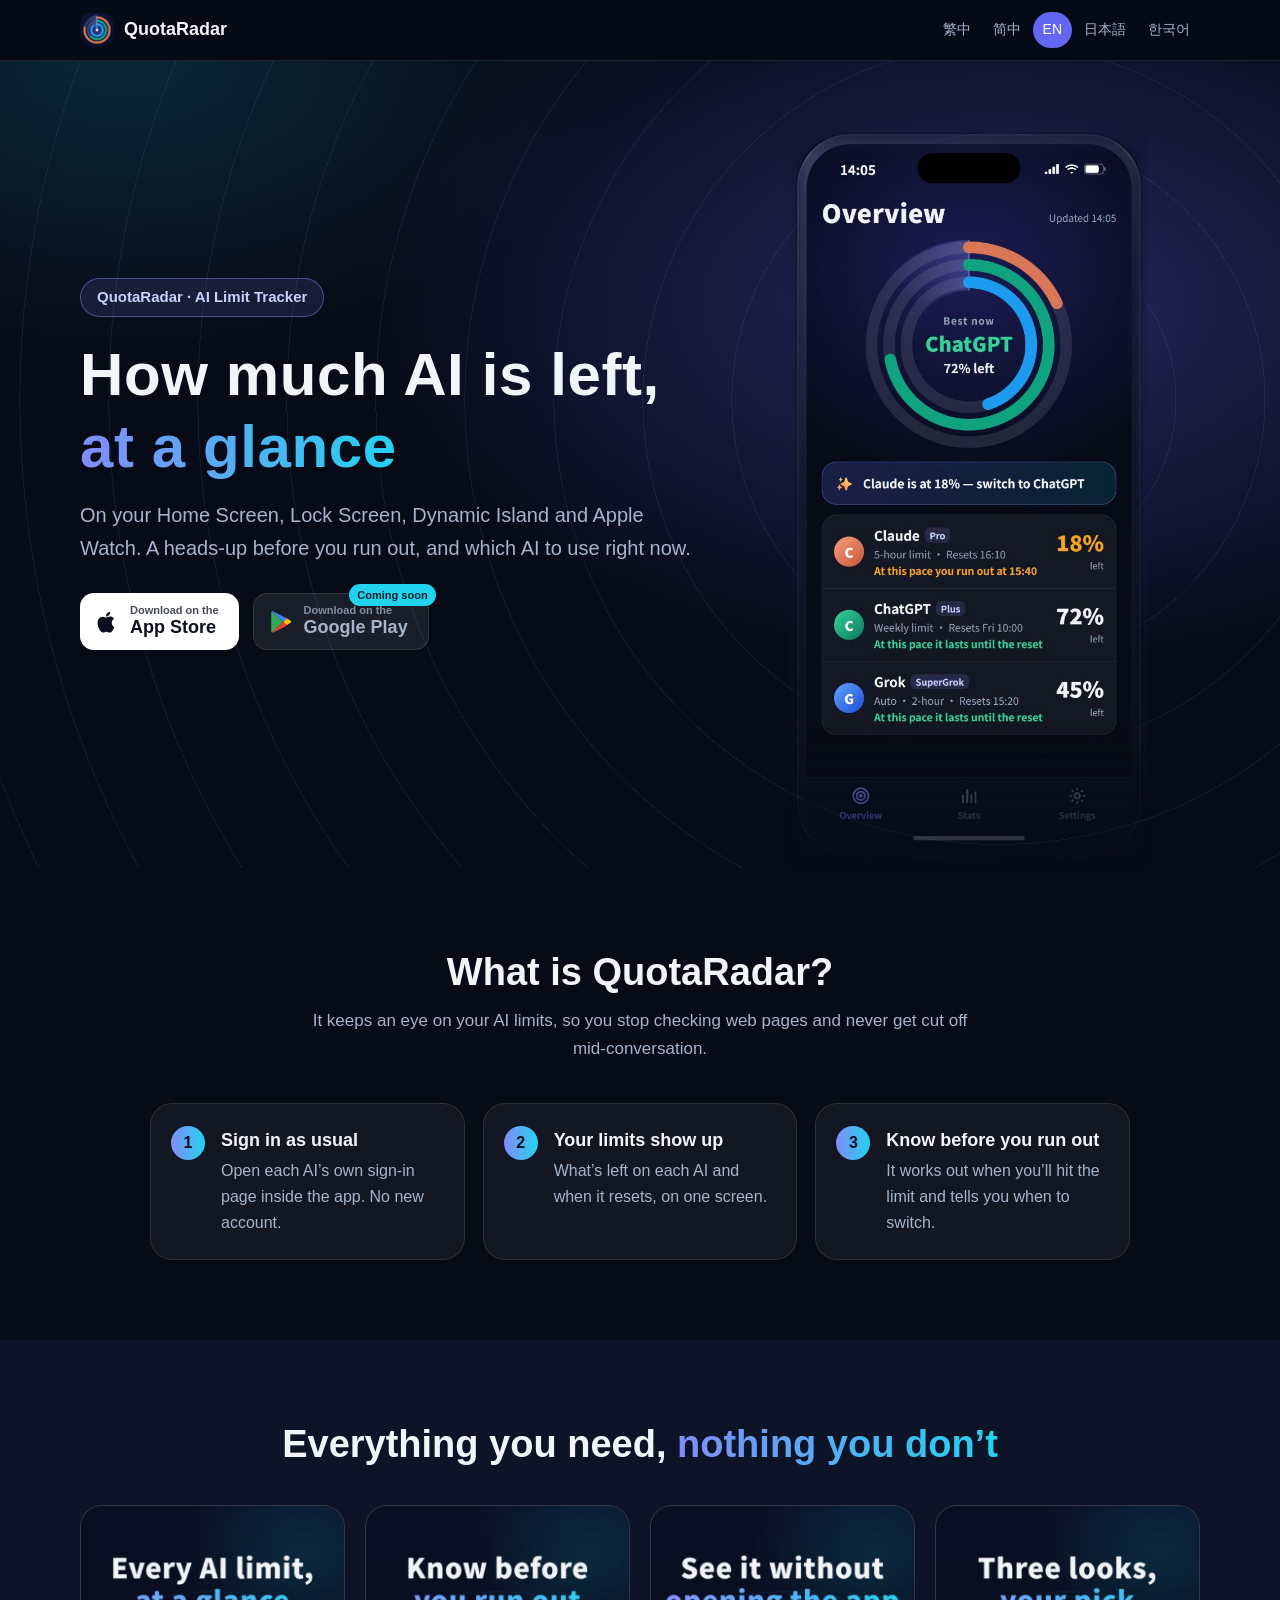
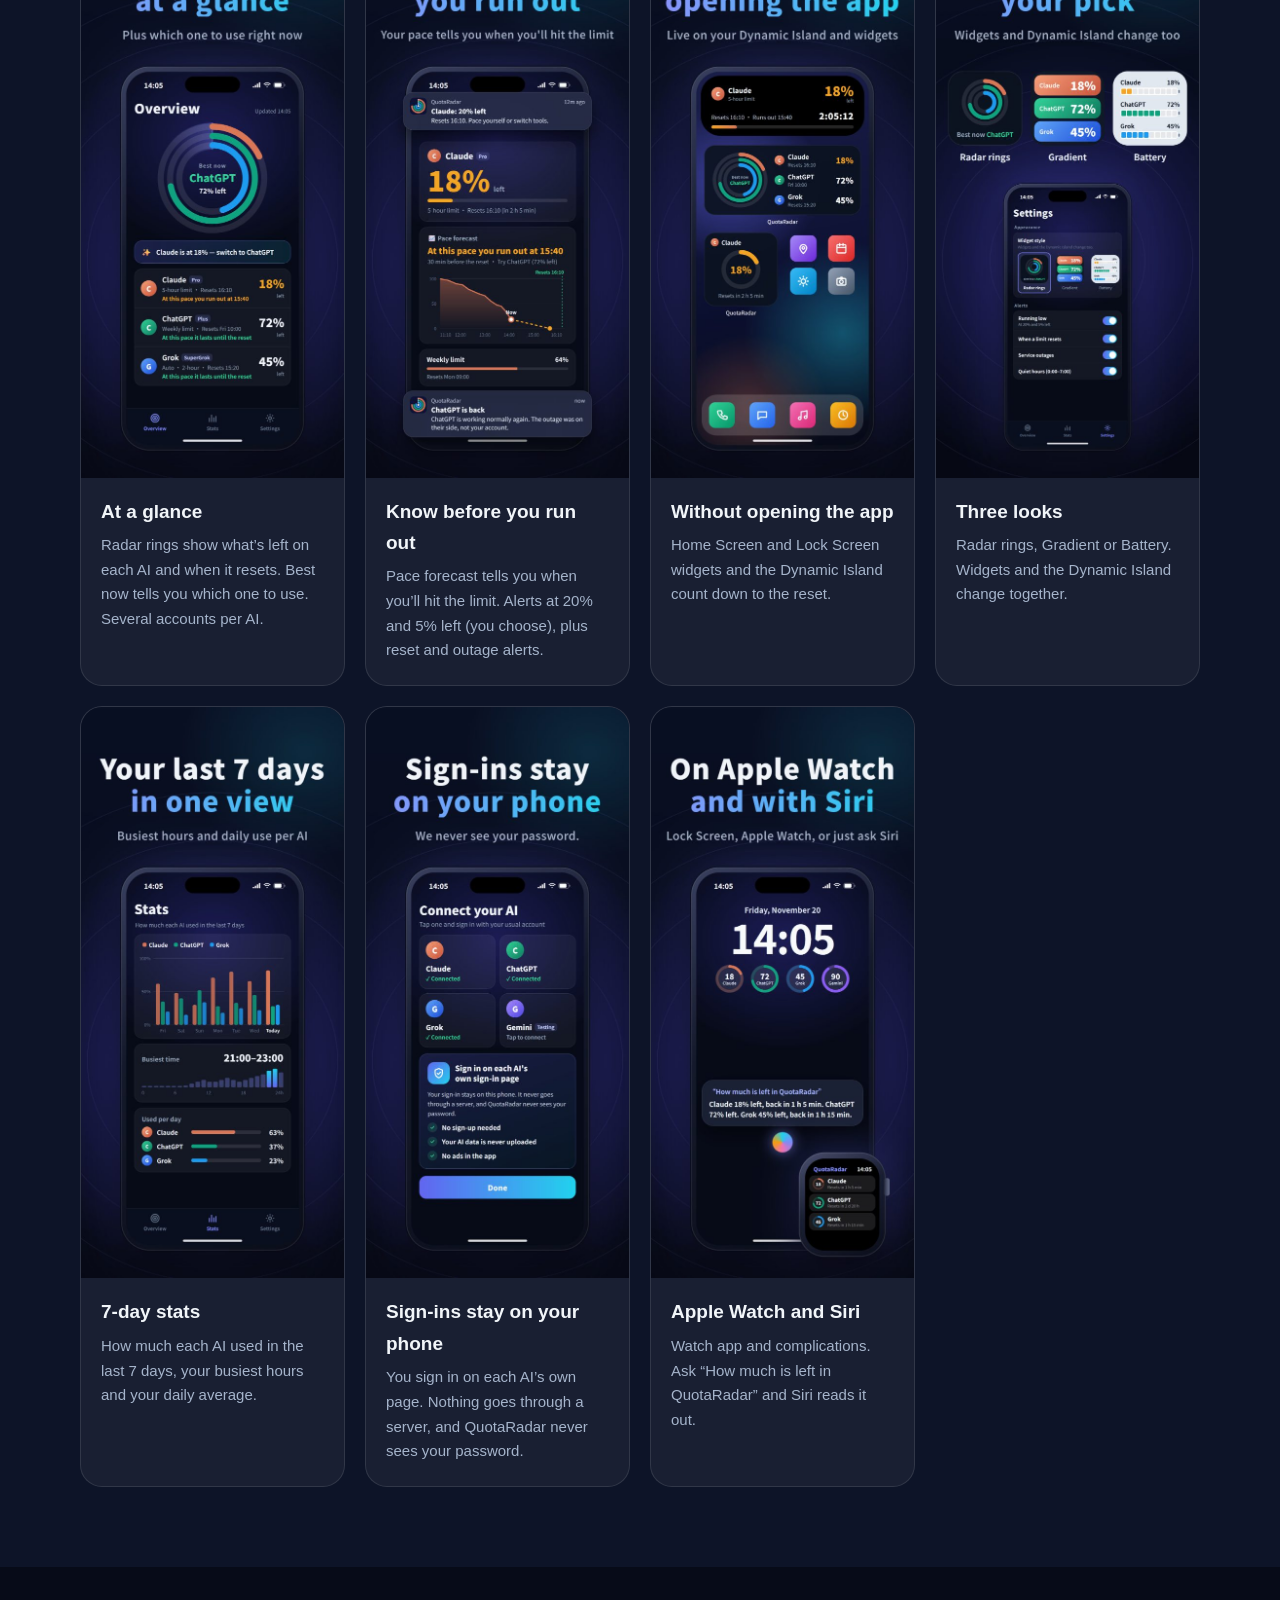
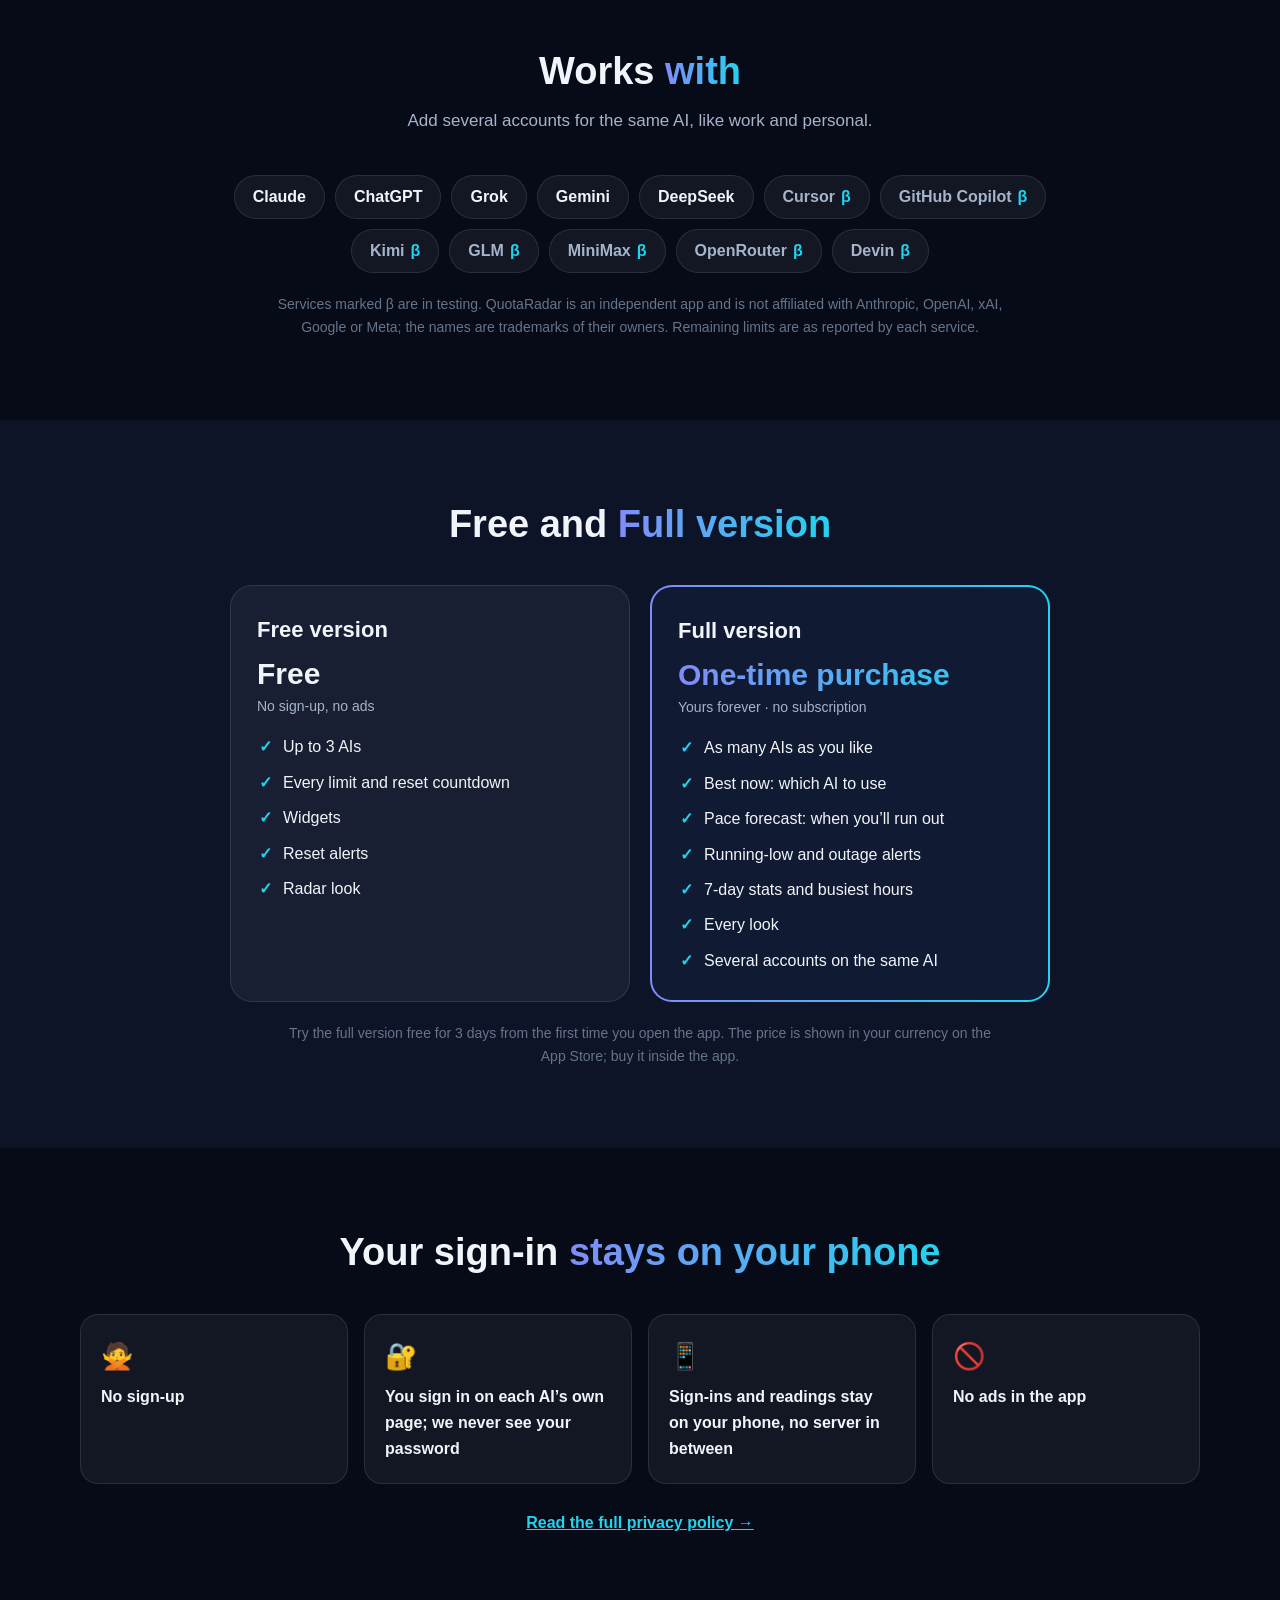
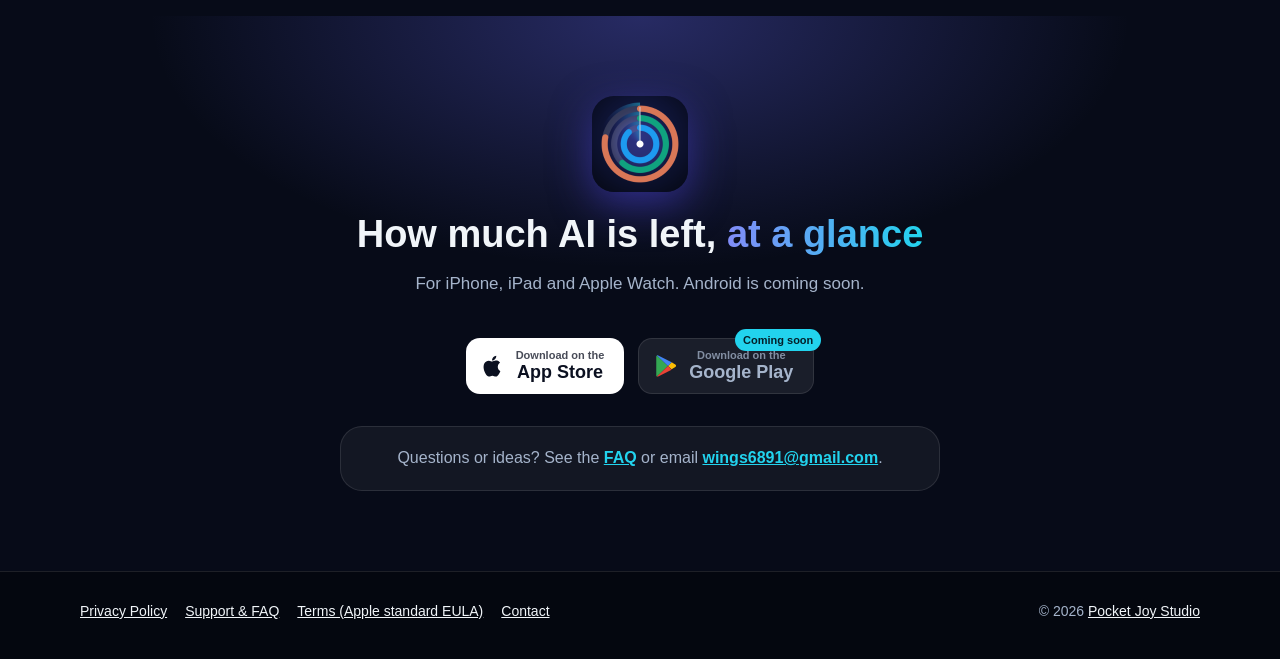
==== en/index.html @ a05f63f5 "額度雷達 QuotaRadar 官網：五種語言首頁、隱私權政策、支援頁 - 首頁：繁中（/）、简中、English、日本語、한국어，第一次來照瀏覽器語言轉頁 - 內容照 App repo 的 1.0." ====
<!doctype html>
<html lang="en">
<head>
  <meta charset="utf-8">
  <meta name="viewport" content="width=device-width,initial-scale=1">
  <title>QuotaRadar: AI Limit Tracker | How much AI is left, at a glance</title>
  <meta name="description" content="See how much Claude, ChatGPT, Grok, Gemini and more you have left, and when it comes back: on your Home Screen, Lock Screen, Dynamic Island and Apple Watch.">
  <meta name="theme-color" content="#070B18">
  <link rel="canonical" href="https://quotaradar.pocketjoystudio.com/en/">
  <link rel="alternate" hreflang="zh-Hant" href="https://quotaradar.pocketjoystudio.com/">
  <link rel="alternate" hreflang="zh-Hans" href="https://quotaradar.pocketjoystudio.com/zh-hans/">
  <link rel="alternate" hreflang="en" href="https://quotaradar.pocketjoystudio.com/en/">
  <link rel="alternate" hreflang="ja" href="https://quotaradar.pocketjoystudio.com/ja/">
  <link rel="alternate" hreflang="ko" href="https://quotaradar.pocketjoystudio.com/ko/">
  <link rel="alternate" hreflang="x-default" href="https://quotaradar.pocketjoystudio.com/">
  <meta property="og:type" content="website">
  <meta property="og:site_name" content="QuotaRadar">
  <meta property="og:title" content="QuotaRadar: AI Limit Tracker | How much AI is left, at a glance">
  <meta property="og:description" content="See how much Claude, ChatGPT, Grok, Gemini and more you have left, and when it comes back: on your Home Screen, Lock Screen, Dynamic Island and Apple Watch.">
  <meta property="og:image" content="https://quotaradar.pocketjoystudio.com/assets/img/og-en.jpg">
  <meta property="og:image:width" content="1200">
  <meta property="og:image:height" content="630">
  <meta property="og:url" content="https://quotaradar.pocketjoystudio.com/en/">
  <meta name="twitter:card" content="summary_large_image">
  <meta name="apple-itunes-app" content="app-id=6836609602">
  <link rel="icon" href="../assets/img/favicon.png" type="image/png">
  <link rel="apple-touch-icon" href="../assets/img/apple-touch-icon.png">
  <link rel="stylesheet" href="../assets/style.css">
</head>
<body>
  <header class="top">
    <div class="wrap">
      <a class="brand" href="./"><img src="../assets/img/icon-192.png" alt="" width="34" height="34">QuotaRadar</a>
      <nav class="langs" aria-label="Language"><a href="../" hreflang="zh-Hant" lang="zh-Hant" data-lang="zh">繁中</a><a href="../zh-hans/" hreflang="zh-Hans" lang="zh-Hans" data-lang="zh-hans">简中</a><a href="./" hreflang="en" lang="en" data-lang="en" aria-current="page">EN</a><a href="../ja/" hreflang="ja" lang="ja" data-lang="ja">日本語</a><a href="../ko/" hreflang="ko" lang="ko" data-lang="ko">한국어</a></nav>
    </div>
  </header>

  <section class="hero">
    <div class="wrap">
      <div>
        <span class="pill">QuotaRadar · AI Limit Tracker</span>
        <h1>How much AI is left, <em>at a glance</em></h1>
        <p class="lead">On your Home Screen, Lock Screen, Dynamic Island and Apple Watch. A heads-up before you run out, and which AI to use right now.</p>
        <div class="cta">
        <a class="store" href="https://apps.apple.com/us/app/quotaradar-ai-limit-tracker/id6836609602" rel="noopener" data-store="apple"><svg viewBox="0 0 24 24" aria-hidden="true"><path fill="currentColor" d="M16.4 12.6c0-2.4 2-3.6 2.1-3.7-1.1-1.7-2.9-1.9-3.5-1.9-1.5-.2-2.9.9-3.7.9-.8 0-1.9-.9-3.2-.8-1.6 0-3.1 1-4 2.4-1.7 3-.4 7.4 1.2 9.8.8 1.2 1.8 2.5 3 2.4 1.2 0 1.7-.8 3.1-.8s1.9.8 3.2.8c1.3 0 2.1-1.2 2.9-2.4.9-1.4 1.3-2.7 1.3-2.8-.1 0-2.4-.9-2.4-3.9zM14 5.5c.7-.8 1.1-1.9 1-3-1 0-2.1.7-2.8 1.5-.6.7-1.2 1.8-1 2.9 1.1.1 2.1-.6 2.8-1.4z"/></svg><span><small>Download on the</small><b>App Store</b></span></a>
        <a class="store soon" href="https://play.google.com/store/apps/details?id=com.quotaradar.app" aria-disabled="true" tabindex="-1" data-store="play"><svg viewBox="0 0 24 24" aria-hidden="true"><path fill="#34A853" d="M3.6 2.2 13.8 12 3.6 21.8c-.4-.2-.6-.6-.6-1.1V3.3c0-.5.2-.9.6-1.1z"/><path fill="#FBBC04" d="m17.2 8.6 3.4 2c.9.5.9 1.8 0 2.3l-3.4 2L13.8 12z"/><path fill="#4285F4" d="M3.6 2.2c.3-.2.8-.2 1.2 0l12.4 6.4-3.4 3.4z"/><path fill="#EA4335" d="m13.8 12 3.4 3.4-12.4 6.4c-.4.2-.9.2-1.2 0z"/></svg><span><small>Download on the</small><b>Google Play</b></span><span class="tag">Coming soon</span></a>
        </div>
      </div>
      <div class="phone"><img src="../assets/img/hero-en.jpg" alt="At a glance" width="640" height="1320"></div>
    </div>
  </section>

  <section class="block" id="about">
    <div class="wrap">
      <h2>What is QuotaRadar?</h2>
      <p class="sub">It keeps an eye on your AI limits, so you stop checking web pages and never get cut off mid-conversation.</p>
      <ol class="steps">
        <li><b>Sign in as usual</b>Open each AI’s own sign-in page inside the app. No new account.</li>
        <li><b>Your limits show up</b>What’s left on each AI and when it resets, on one screen.</li>
        <li><b>Know before you run out</b>It works out when you’ll hit the limit and tells you when to switch.</li>
      </ol>
    </div>
  </section>

  <section class="block alt" id="features">
    <div class="wrap">
      <h2>Everything you need, <em>nothing you don’t</em></h2>
      <div class="features">
        <div class="feat"><img src="../assets/shots/en-1-overview.jpg" alt="At a glance" loading="lazy" width="540" height="1173"><div><h3>At a glance</h3><p>Radar rings show what’s left on each AI and when it resets. Best now tells you which one to use. Several accounts per AI.</p></div></div>
        <div class="feat"><img src="../assets/shots/en-2-pace-alerts.jpg" alt="Know before you run out" loading="lazy" width="540" height="1173"><div><h3>Know before you run out</h3><p>Pace forecast tells you when you’ll hit the limit. Alerts at 20% and 5% left (you choose), plus reset and outage alerts.</p></div></div>
        <div class="feat"><img src="../assets/shots/en-3-island-widget.jpg" alt="Without opening the app" loading="lazy" width="540" height="1173"><div><h3>Without opening the app</h3><p>Home Screen and Lock Screen widgets and the Dynamic Island count down to the reset.</p></div></div>
        <div class="feat"><img src="../assets/shots/en-4-themes.jpg" alt="Three looks" loading="lazy" width="540" height="1173"><div><h3>Three looks</h3><p>Radar rings, Gradient or Battery. Widgets and the Dynamic Island change together.</p></div></div>
        <div class="feat"><img src="../assets/shots/en-5-stats.jpg" alt="7-day stats" loading="lazy" width="540" height="1173"><div><h3>7-day stats</h3><p>How much each AI used in the last 7 days, your busiest hours and your daily average.</p></div></div>
        <div class="feat"><img src="../assets/shots/en-6-privacy.jpg" alt="Sign-ins stay on your phone" loading="lazy" width="540" height="1173"><div><h3>Sign-ins stay on your phone</h3><p>You sign in on each AI’s own page. Nothing goes through a server, and QuotaRadar never sees your password.</p></div></div>
        <div class="feat"><img src="../assets/shots/en-7-watch-siri.jpg" alt="Apple Watch and Siri" loading="lazy" width="540" height="1173"><div><h3>Apple Watch and Siri</h3><p>Watch app and complications. Ask “How much is left in QuotaRadar” and Siri reads it out.</p></div></div>
      </div>
    </div>
  </section>

  <section class="block" id="ai">
    <div class="wrap">
      <h2>Works <em>with</em></h2>
      <p class="sub">Add several accounts for the same AI, like work and personal.</p>
      <ul class="chips">
        <li>Claude</li>
        <li>ChatGPT</li>
        <li>Grok</li>
        <li>Gemini</li>
        <li>DeepSeek</li>
        <li class="beta">Cursor</li>
        <li class="beta">GitHub Copilot</li>
        <li class="beta">Kimi</li>
        <li class="beta">GLM</li>
        <li class="beta">MiniMax</li>
        <li class="beta">OpenRouter</li>
        <li class="beta">Devin</li>
      </ul>
      <p class="fine">Services marked β are in testing. QuotaRadar is an independent app and is not affiliated with Anthropic, OpenAI, xAI, Google or Meta; the names are trademarks of their owners. Remaining limits are as reported by each service.</p>
    </div>
  </section>

  <section class="block alt" id="plans">
    <div class="wrap">
      <h2>Free and <em>Full version</em></h2>
      <div class="plans">
        <div class="plan"><h3>Free version</h3><div class="price">Free</div><p class="note">No sign-up, no ads</p><ul><li>Up to 3 AIs</li><li>Every limit and reset countdown</li><li>Widgets</li><li>Reset alerts</li><li>Radar look</li></ul></div>
        <div class="plan pro"><h3>Full version</h3><div class="price">One-time purchase</div><p class="note">Yours forever · no subscription</p><ul><li>As many AIs as you like</li><li>Best now: which AI to use</li><li>Pace forecast: when you’ll run out</li><li>Running-low and outage alerts</li><li>7-day stats and busiest hours</li><li>Every look</li><li>Several accounts on the same AI</li></ul></div>
      </div>
      <p class="fine">Try the full version free for 3 days from the first time you open the app. The price is shown in your currency on the App Store; buy it inside the app.</p>
    </div>
  </section>

  <section class="block" id="privacy">
    <div class="wrap">
      <h2>Your sign-in <em>stays on your phone</em></h2>
      <div class="trust"><div><span>🙅</span>No sign-up</div><div><span>🔐</span>You sign in on each AI’s own page; we never see your password</div><div><span>📱</span>Sign-ins and readings stay on your phone, no server in between</div><div><span>🚫</span>No ads in the app</div></div>
      <p class="more"><a href="../privacy/">Read the full privacy policy →</a></p>
    </div>
  </section>

  <section class="block end" id="download">
    <div class="wrap">
      <img class="icon" src="../assets/img/icon-192.png" alt="" width="96" height="96">
      <h2>How much AI is left, <em>at a glance</em></h2>
      <p class="sub">For iPhone, iPad and Apple Watch. Android is coming soon.</p>
      <div class="cta">
        <a class="store" href="https://apps.apple.com/us/app/quotaradar-ai-limit-tracker/id6836609602" rel="noopener" data-store="apple"><svg viewBox="0 0 24 24" aria-hidden="true"><path fill="currentColor" d="M16.4 12.6c0-2.4 2-3.6 2.1-3.7-1.1-1.7-2.9-1.9-3.5-1.9-1.5-.2-2.9.9-3.7.9-.8 0-1.9-.9-3.2-.8-1.6 0-3.1 1-4 2.4-1.7 3-.4 7.4 1.2 9.8.8 1.2 1.8 2.5 3 2.4 1.2 0 1.7-.8 3.1-.8s1.9.8 3.2.8c1.3 0 2.1-1.2 2.9-2.4.9-1.4 1.3-2.7 1.3-2.8-.1 0-2.4-.9-2.4-3.9zM14 5.5c.7-.8 1.1-1.9 1-3-1 0-2.1.7-2.8 1.5-.6.7-1.2 1.8-1 2.9 1.1.1 2.1-.6 2.8-1.4z"/></svg><span><small>Download on the</small><b>App Store</b></span></a>
        <a class="store soon" href="https://play.google.com/store/apps/details?id=com.quotaradar.app" aria-disabled="true" tabindex="-1" data-store="play"><svg viewBox="0 0 24 24" aria-hidden="true"><path fill="#34A853" d="M3.6 2.2 13.8 12 3.6 21.8c-.4-.2-.6-.6-.6-1.1V3.3c0-.5.2-.9.6-1.1z"/><path fill="#FBBC04" d="m17.2 8.6 3.4 2c.9.5.9 1.8 0 2.3l-3.4 2L13.8 12z"/><path fill="#4285F4" d="M3.6 2.2c.3-.2.8-.2 1.2 0l12.4 6.4-3.4 3.4z"/><path fill="#EA4335" d="m13.8 12 3.4 3.4-12.4 6.4c-.4.2-.9.2-1.2 0z"/></svg><span><small>Download on the</small><b>Google Play</b></span><span class="tag">Coming soon</span></a>
      </div>
      <p class="contact">Questions or ideas? See the <a href="../support/">FAQ</a> or email <a href="mailto:wings6891@gmail.com">wings6891@gmail.com</a>.</p>
    </div>
  </section>

  <footer>
    <div class="wrap">
      <nav>
        <a href="../privacy/">Privacy Policy</a>
        <a href="../support/">Support & FAQ</a>
        <a href="https://www.apple.com/legal/internet-services/itunes/dev/stdeula/" rel="noopener">Terms (Apple standard EULA)</a>
        <a href="mailto:wings6891@gmail.com">Contact</a>
      </nav>
      <span>© 2026 <a href="https://pocketjoystudio.com/" rel="noopener">Pocket Joy Studio</a></span>
    </div>
  </footer>
  <script>
    document.querySelectorAll('[data-lang]').forEach(function (a) {
      a.addEventListener('click', function () { try { localStorage.setItem('quotaradar-lang', a.getAttribute('data-lang')); } catch (e) {} });
    });
  </script>
</body>
</html>
---- assets/style.css ----
/* 額度雷達 QuotaRadar 官網：純靜態，沒有外部字型、沒有追蹤碼 */
:root {
  --bg: #070B18;
  --bg-2: #0D1428;
  --card: rgba(255, 255, 255, 0.05);
  --card-solid: #111a33;
  --line: rgba(255, 255, 255, 0.10);
  --text: #F1F5F9;
  --sub: #A5B4CB;
  --faint: #64748B;
  --indigo: #818CF8;
  --indigo-2: #6366F1;
  --cyan: #22D3EE;
  --green: #34D399;
  --grad: linear-gradient(90deg, #818CF8, #22D3EE);
  --radius: 22px;
  --shadow: 0 14px 40px rgba(0, 0, 0, 0.35);
  font-family: -apple-system, BlinkMacSystemFont, "PingFang TC", "Noto Sans TC", "Microsoft JhengHei", "Segoe UI", Roboto, sans-serif;
  color: var(--text);
  background: var(--bg);
  -webkit-text-size-adjust: 100%;
}
* { box-sizing: border-box; }
html { scroll-behavior: smooth; }
body { margin: 0; background: var(--bg); line-height: 1.65; overflow-x: hidden; }
img { max-width: 100%; height: auto; display: block; }
a { color: inherit; }
.wrap { width: min(1120px, 100% - 32px); margin: 0 auto; }
.grad { background: var(--grad); -webkit-background-clip: text; background-clip: text; color: transparent; }

/* 頂端列 */
.top { position: sticky; top: 0; z-index: 10; background: rgba(7, 11, 24, 0.85); backdrop-filter: blur(10px);
  -webkit-backdrop-filter: blur(10px); border-bottom: 1px solid var(--line); }
.top .wrap { display: flex; align-items: center; justify-content: space-between; gap: 12px; height: 60px; }
.brand { display: flex; align-items: center; gap: 10px; text-decoration: none; font-weight: 800; font-size: 18px; white-space: nowrap; }
.brand img { width: 34px; height: 34px; border-radius: 9px; }
.langs { display: flex; gap: 2px; flex-wrap: wrap; justify-content: flex-end; }
.langs a { text-decoration: none; font-size: 14px; padding: 6px 10px; border-radius: 999px; color: var(--sub); white-space: nowrap; }
.langs a:hover { color: var(--text); }
.langs a[aria-current="page"] { background: var(--indigo-2); color: #fff; }

/* 首屏：雷達圈 */
.hero { position: relative; overflow: hidden;
  background:
    radial-gradient(900px 520px at 78% 30%, rgba(99, 102, 241, 0.32), transparent 70%),
    radial-gradient(700px 420px at 10% 0%, rgba(34, 211, 238, 0.14), transparent 70%),
    var(--bg); }
.hero::before { content: ""; position: absolute; inset: 0; pointer-events: none;
  background: repeating-radial-gradient(circle at 78% 42%, transparent 0 88px, rgba(129, 140, 248, 0.10) 88px 89px); }
.hero .wrap { position: relative; z-index: 1; display: grid; grid-template-columns: 1.15fr 0.85fr; align-items: center; gap: 32px; padding: 64px 0 0; }
.pill { display: inline-block; border: 1px solid rgba(129, 140, 248, 0.45); background: rgba(129, 140, 248, 0.12); color: #C7D2FE;
  font-weight: 700; border-radius: 999px; padding: 6px 16px; font-size: 15px; }
.hero h1 { font-size: clamp(34px, 5.6vw, 60px); line-height: 1.2; margin: 22px 0 16px; letter-spacing: 0.01em; font-weight: 900; }
.hero h1 em { font-style: normal; background: var(--grad); -webkit-background-clip: text; background-clip: text; color: transparent; }
.hero .lead { font-size: clamp(17px, 2.1vw, 20px); color: var(--sub); margin: 0 0 28px; max-width: 32em; }
.cta { display: flex; flex-wrap: wrap; gap: 14px; padding-bottom: 64px; }
.store { display: inline-flex; align-items: center; gap: 10px; background: #fff; color: #0B1020; text-decoration: none; border-radius: 14px;
  padding: 10px 20px 10px 14px; min-height: 56px; position: relative; font-weight: 600; }
.store svg { width: 26px; height: 26px; flex: none; }
.store small { display: block; font-size: 11px; opacity: 0.75; line-height: 1.2; }
.store b { display: block; font-size: 18px; line-height: 1.2; }
.store:hover { box-shadow: 0 0 0 3px rgba(34, 211, 238, 0.45); }
.store.soon { pointer-events: none; background: rgba(255, 255, 255, 0.08); color: var(--sub); border: 1px solid var(--line); }
.store .tag { position: absolute; top: -10px; right: -8px; background: var(--cyan); color: #04202A; font-size: 11px; font-weight: 800;
  border-radius: 999px; padding: 2px 8px; }

.phone { position: relative; justify-self: center; width: min(360px, 100%); align-self: end; }
.phone img { width: 100%;
  -webkit-mask-image: linear-gradient(to bottom, transparent 0, #000 4%, #000 80%, transparent 100%), linear-gradient(to right, transparent 0, #000 5%, #000 95%, transparent 100%);
  -webkit-mask-composite: source-in;
  mask-image: linear-gradient(to bottom, transparent 0, #000 4%, #000 80%, transparent 100%), linear-gradient(to right, transparent 0, #000 5%, #000 95%, transparent 100%);
  mask-composite: intersect; }

/* 區塊 */
section.block { padding: 80px 0; }
section.block.alt { background: var(--bg-2); }
.block h2 { font-size: clamp(26px, 4vw, 38px); line-height: 1.3; margin: 0 0 10px; text-align: center; font-weight: 900; }
.block h2 em { font-style: normal; background: var(--grad); -webkit-background-clip: text; background-clip: text; color: transparent; }
.block .sub { text-align: center; color: var(--sub); margin: 0 auto 40px; max-width: 40em; font-size: 17px; }

/* 三步驟 */
.steps { list-style: none; margin: 0 auto; padding: 0; display: grid; grid-template-columns: repeat(3, 1fr); gap: 18px; counter-reset: s; max-width: 980px; }
.steps li { background: var(--card); border: 1px solid var(--line); border-radius: var(--radius); padding: 22px 22px 22px 70px; position: relative; color: var(--sub); }
.steps li::before { counter-increment: s; content: counter(s); position: absolute; left: 20px; top: 22px; width: 34px; height: 34px; border-radius: 50%;
  background: var(--grad); color: #0B1020; font-weight: 900; display: grid; place-items: center; }
.steps b { display: block; color: var(--text); font-size: 18px; margin-bottom: 2px; }

/* 功能卡片：每張一個商店截圖 */
.features { display: grid; grid-template-columns: repeat(auto-fill, minmax(250px, 1fr)); gap: 20px; }
.feat { background: var(--card); border: 1px solid var(--line); border-radius: var(--radius); overflow: hidden; display: flex; flex-direction: column; }
.feat img { width: 100%; aspect-ratio: 540 / 1173; object-fit: cover; background: #0B1226; }
.feat div { padding: 18px 20px 22px; }
.feat h3 { margin: 0 0 6px; font-size: 19px; }
.feat p { margin: 0; color: var(--sub); font-size: 15px; }

/* 支援的 AI */
.chips { display: flex; flex-wrap: wrap; justify-content: center; gap: 10px; max-width: 860px; margin: 0 auto; padding: 0; list-style: none; }
.chips li { border: 1px solid var(--line); background: var(--card); border-radius: 999px; padding: 8px 18px; font-weight: 700; font-size: 16px; }
.chips li.beta { color: var(--sub); font-weight: 600; }
.chips li.beta::after { content: "β"; margin-left: 6px; color: var(--cyan); font-weight: 800; }
.fine { text-align: center; color: var(--faint); font-size: 14px; margin: 20px auto 0; max-width: 52em; }

/* 方案 */
.plans { display: grid; grid-template-columns: repeat(2, 1fr); gap: 20px; max-width: 820px; margin: 0 auto; }
.plan { background: var(--card); border: 1px solid var(--line); border-radius: var(--radius); padding: 26px; display: flex; flex-direction: column; }
.plan.pro { border: 2px solid transparent; background: linear-gradient(var(--card-solid), var(--card-solid)) padding-box, var(--grad) border-box; }
.plan h3 { margin: 0; font-size: 22px; }
.plan .price { font-size: 30px; font-weight: 900; margin: 6px 0 2px; line-height: 1.3; }
.plan.pro .price { background: var(--grad); -webkit-background-clip: text; background-clip: text; color: transparent; }
.plan .note { color: var(--sub); font-size: 14px; margin: 0 0 16px; min-height: 1.6em; }
.plan ul { margin: 0; padding: 0; list-style: none; display: grid; gap: 9px; }
.plan li { padding-left: 26px; position: relative; }
.plan li::before { content: "✓"; position: absolute; left: 2px; color: var(--cyan); font-weight: 900; }

/* 隱私 */
.trust { display: grid; grid-template-columns: repeat(4, 1fr); gap: 16px; }
.trust div { background: var(--card); border: 1px solid var(--line); border-radius: 18px; padding: 20px; font-weight: 700; }
.trust div span { display: block; font-size: 26px; margin-bottom: 6px; }
.more { text-align: center; margin: 26px 0 0; }
.more a { color: var(--cyan); font-weight: 700; }

/* 下載＋聯絡 */
.end { text-align: center;
  background: radial-gradient(700px 360px at 50% 0%, rgba(99, 102, 241, 0.35), transparent 70%), var(--bg); }
.end img.icon { width: 96px; height: 96px; border-radius: 22px; margin: 0 auto 18px; box-shadow: 0 12px 40px rgba(79, 70, 229, 0.5); }
.end .cta { justify-content: center; padding-bottom: 0; }
.contact { border: 1px solid var(--line); background: var(--card); border-radius: var(--radius); padding: 18px 22px; max-width: 600px; margin: 32px auto 0; color: var(--sub); }
.contact a { font-weight: 800; color: var(--cyan); }

footer { background: #04070F; color: var(--sub); padding: 28px 0 36px; font-size: 14px; border-top: 1px solid var(--line); }
footer .wrap { display: flex; flex-wrap: wrap; gap: 10px 24px; justify-content: space-between; align-items: center; }
footer nav { display: flex; flex-wrap: wrap; gap: 8px 18px; }
footer a { color: var(--text); }

/* 平板 */
@media (max-width: 900px) {
  .trust { grid-template-columns: 1fr 1fr; }
  .steps { grid-template-columns: 1fr; max-width: 560px; }
}
/* 手機 */
@media (max-width: 680px) {
  .top .wrap { height: auto; padding: 10px 0; flex-wrap: wrap; }
  .brand { font-size: 16px; }
  .langs a { padding: 4px 7px; font-size: 13px; }
  .hero .wrap { grid-template-columns: 1fr; padding-top: 40px; gap: 8px; text-align: center; }
  .hero .lead { margin-left: auto; margin-right: auto; }
  .cta { justify-content: center; padding-bottom: 28px; }
  .phone { width: min(280px, 78%); }
  section.block { padding: 56px 0; }
  .features { grid-template-columns: 1fr 1fr; gap: 12px; }
  .feat div { padding: 12px 12px 16px; }
  .feat h3 { font-size: 16px; }
  .feat p { font-size: 13.5px; }
  .plans, .trust { grid-template-columns: 1fr; }
  footer .wrap { flex-direction: column; align-items: flex-start; }
}
@media (max-width: 380px) {
  .features { grid-template-columns: 1fr; }
}

/* 各語言用自己的字型優先 */
html:lang(zh-Hans) { font-family: -apple-system, BlinkMacSystemFont, "PingFang SC", "Noto Sans SC", "Microsoft YaHei", "Segoe UI", Roboto, sans-serif; }
html:lang(en) { font-family: -apple-system, BlinkMacSystemFont, "Segoe UI", Roboto, "Helvetica Neue", Arial, sans-serif; }
html:lang(ja) { font-family: -apple-system, BlinkMacSystemFont, "Hiragino Sans", "Hiragino Kaku Gothic ProN", "Noto Sans JP", "Yu Gothic UI", Meiryo, sans-serif; }
html:lang(ko) body { word-break: keep-all; }
html:lang(ko) { font-family: -apple-system, BlinkMacSystemFont, "Apple SD Gothic Neo", "Noto Sans KR", "Malgun Gothic", "Segoe UI", sans-serif; }
.block h2 + .features, .block h2 + .plans, .block h2 + .trust { margin-top: 36px; }
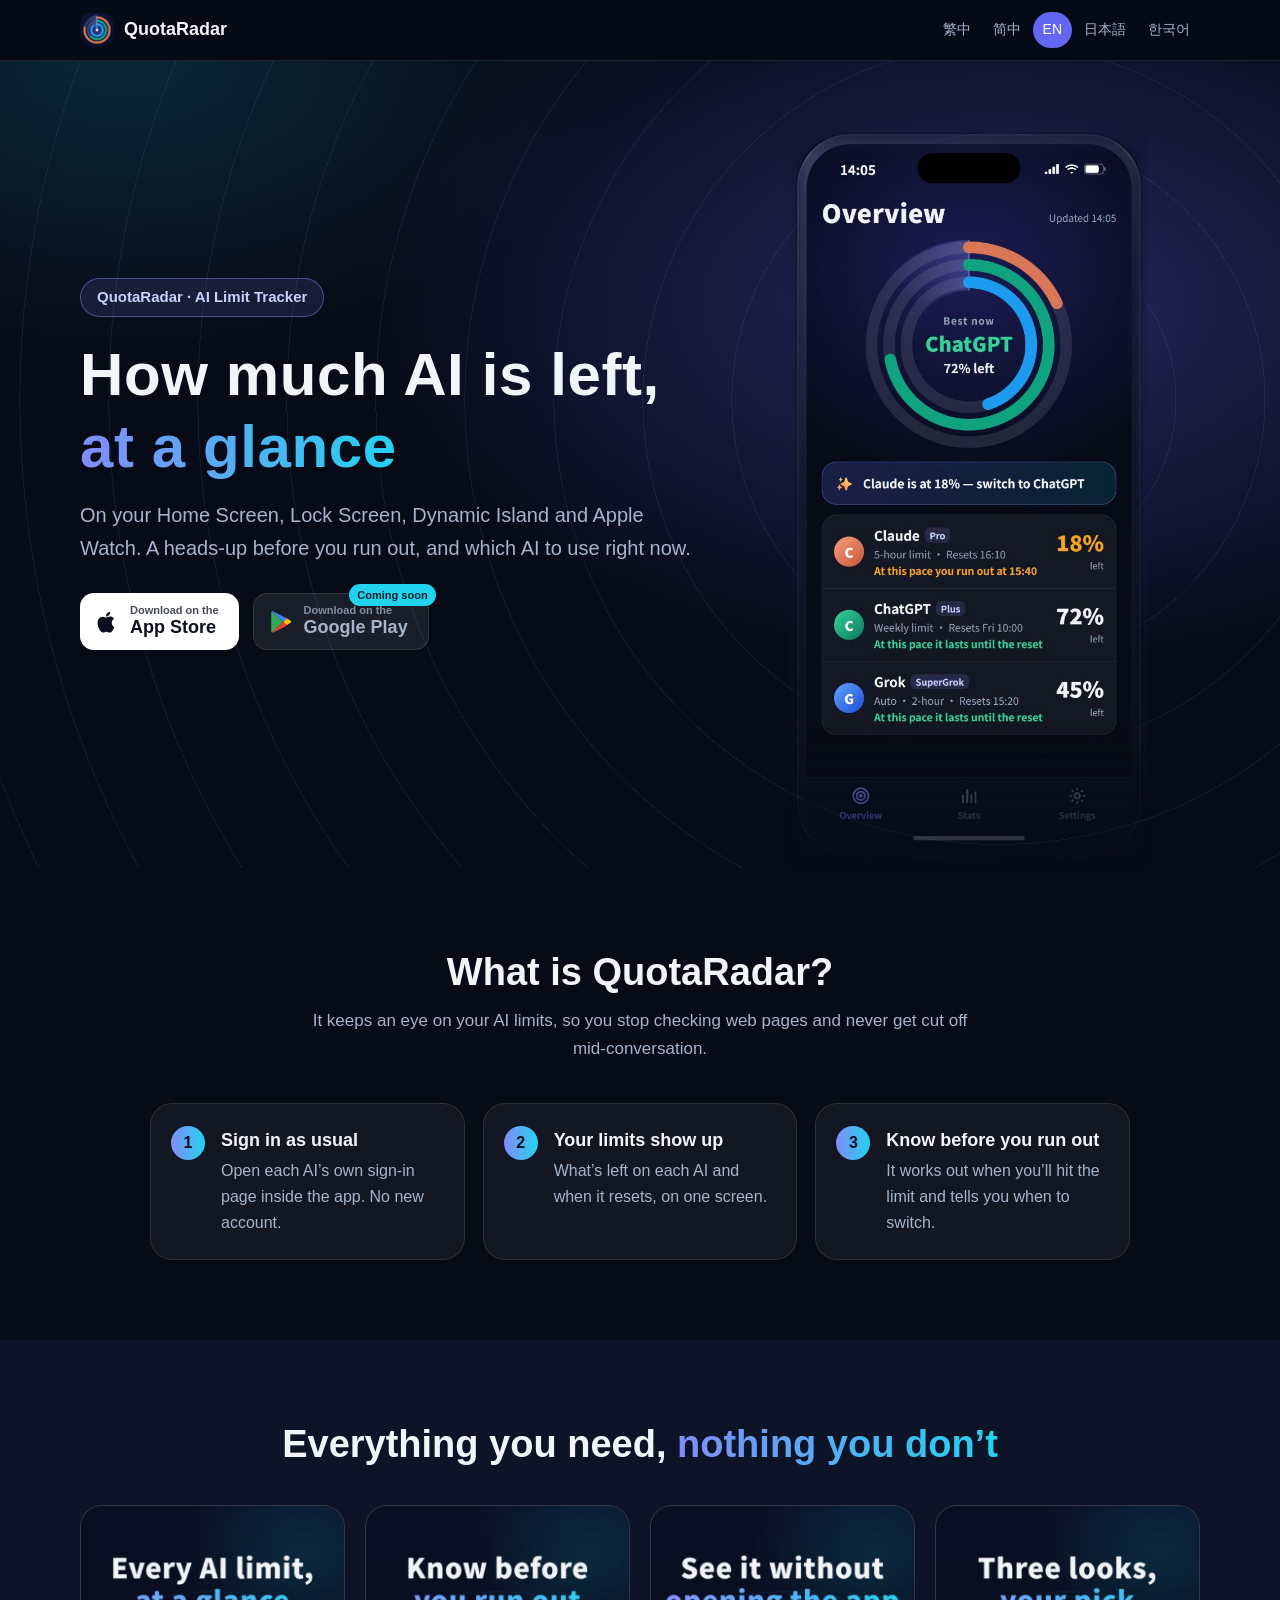
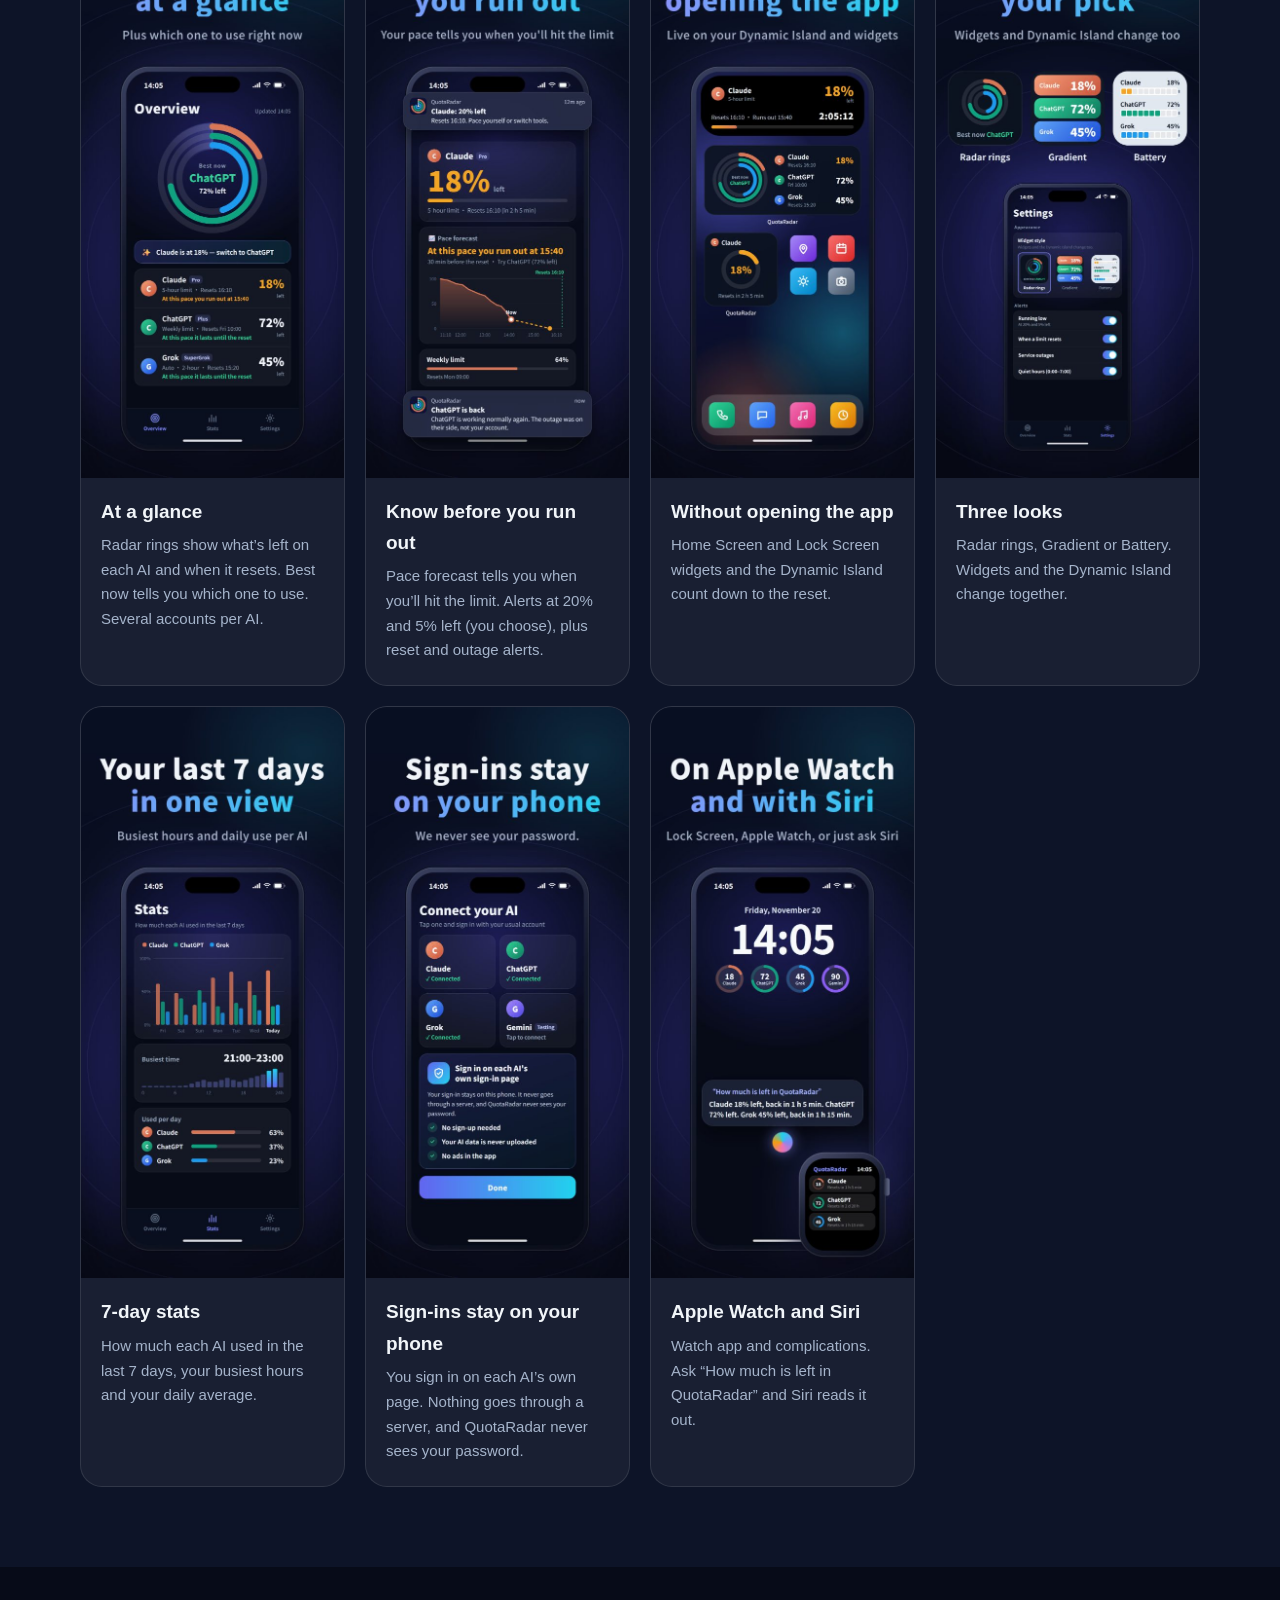
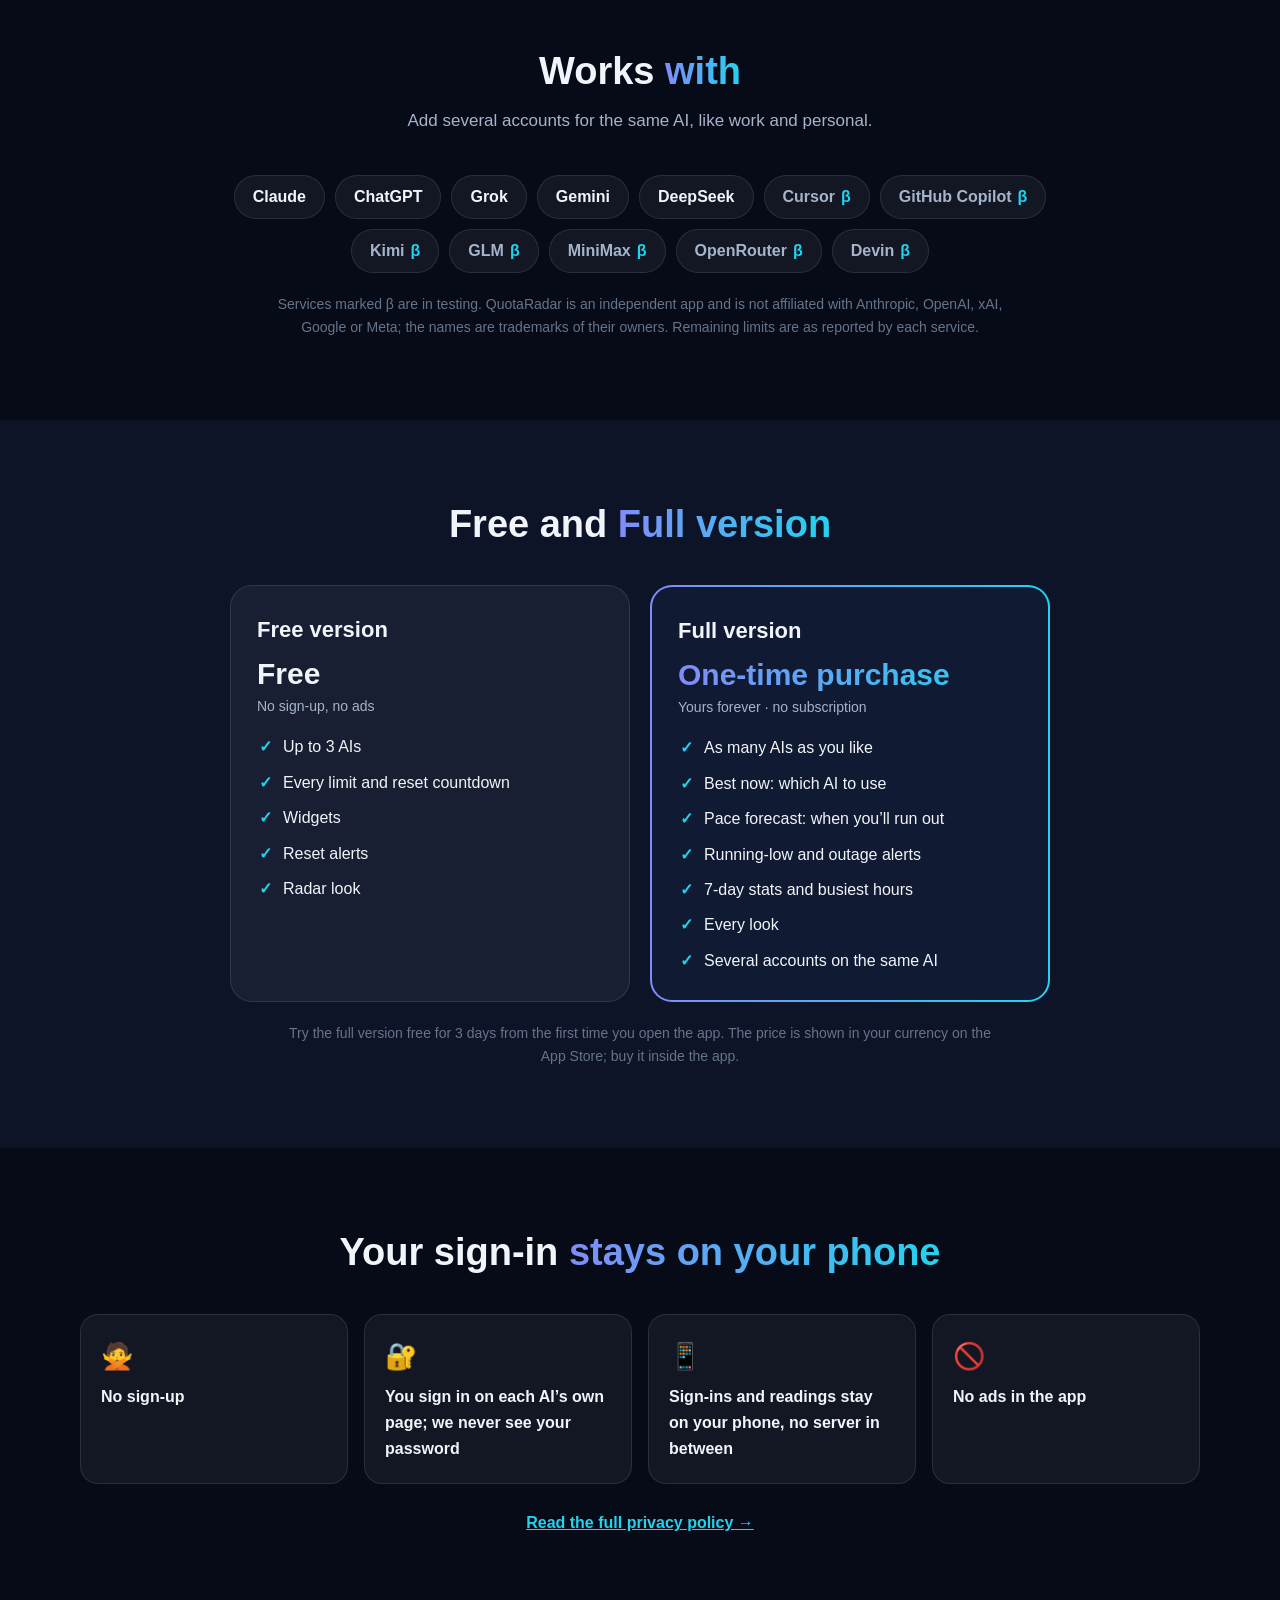
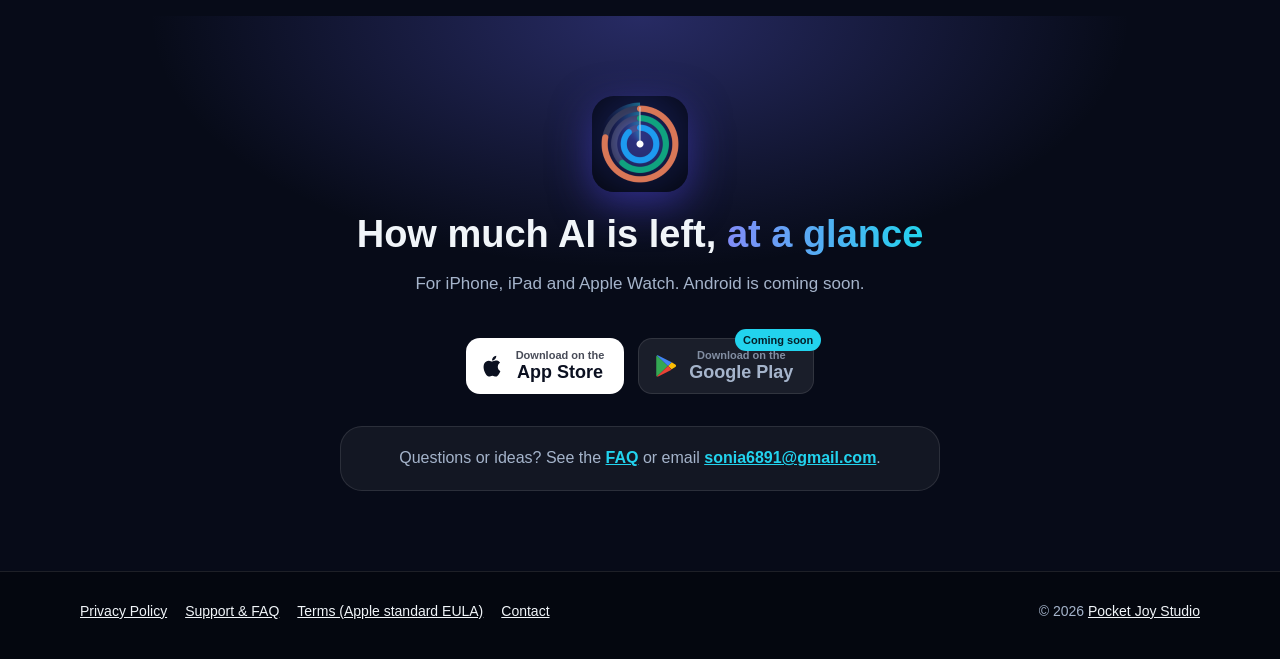
==== commit 07a16a53: "客服信箱統一改成 sonia6891@gmail.com（使用者 2026-11-22：「我的客服，是這個 sonia6891@gmail.com」「不是的話你要改哦」） Co-Authored-By" ====
--- a/en/index.html
+++ b/en/index.html
@@ -127,7 +127,7 @@
         <a class="store" href="https://apps.apple.com/us/app/quotaradar-ai-limit-tracker/id6836609602" rel="noopener" data-store="apple"><svg viewBox="0 0 24 24" aria-hidden="true"><path fill="currentColor" d="M16.4 12.6c0-2.4 2-3.6 2.1-3.7-1.1-1.7-2.9-1.9-3.5-1.9-1.5-.2-2.9.9-3.7.9-.8 0-1.9-.9-3.2-.8-1.6 0-3.1 1-4 2.4-1.7 3-.4 7.4 1.2 9.8.8 1.2 1.8 2.5 3 2.4 1.2 0 1.7-.8 3.1-.8s1.9.8 3.2.8c1.3 0 2.1-1.2 2.9-2.4.9-1.4 1.3-2.7 1.3-2.8-.1 0-2.4-.9-2.4-3.9zM14 5.5c.7-.8 1.1-1.9 1-3-1 0-2.1.7-2.8 1.5-.6.7-1.2 1.8-1 2.9 1.1.1 2.1-.6 2.8-1.4z"/></svg><span><small>Download on the</small><b>App Store</b></span></a>
         <a class="store soon" href="https://play.google.com/store/apps/details?id=com.quotaradar.app" aria-disabled="true" tabindex="-1" data-store="play"><svg viewBox="0 0 24 24" aria-hidden="true"><path fill="#34A853" d="M3.6 2.2 13.8 12 3.6 21.8c-.4-.2-.6-.6-.6-1.1V3.3c0-.5.2-.9.6-1.1z"/><path fill="#FBBC04" d="m17.2 8.6 3.4 2c.9.5.9 1.8 0 2.3l-3.4 2L13.8 12z"/><path fill="#4285F4" d="M3.6 2.2c.3-.2.8-.2 1.2 0l12.4 6.4-3.4 3.4z"/><path fill="#EA4335" d="m13.8 12 3.4 3.4-12.4 6.4c-.4.2-.9.2-1.2 0z"/></svg><span><small>Download on the</small><b>Google Play</b></span><span class="tag">Coming soon</span></a>
       </div>
-      <p class="contact">Questions or ideas? See the <a href="../support/">FAQ</a> or email <a href="mailto:wings6891@gmail.com">wings6891@gmail.com</a>.</p>
+      <p class="contact">Questions or ideas? See the <a href="../support/">FAQ</a> or email <a href="mailto:sonia6891@gmail.com">sonia6891@gmail.com</a>.</p>
     </div>
   </section>
 
@@ -137,7 +137,7 @@
         <a href="../privacy/">Privacy Policy</a>
         <a href="../support/">Support & FAQ</a>
         <a href="https://www.apple.com/legal/internet-services/itunes/dev/stdeula/" rel="noopener">Terms (Apple standard EULA)</a>
-        <a href="mailto:wings6891@gmail.com">Contact</a>
+        <a href="mailto:sonia6891@gmail.com">Contact</a>
       </nav>
       <span>© 2026 <a href="https://pocketjoystudio.com/" rel="noopener">Pocket Joy Studio</a></span>
     </div>
